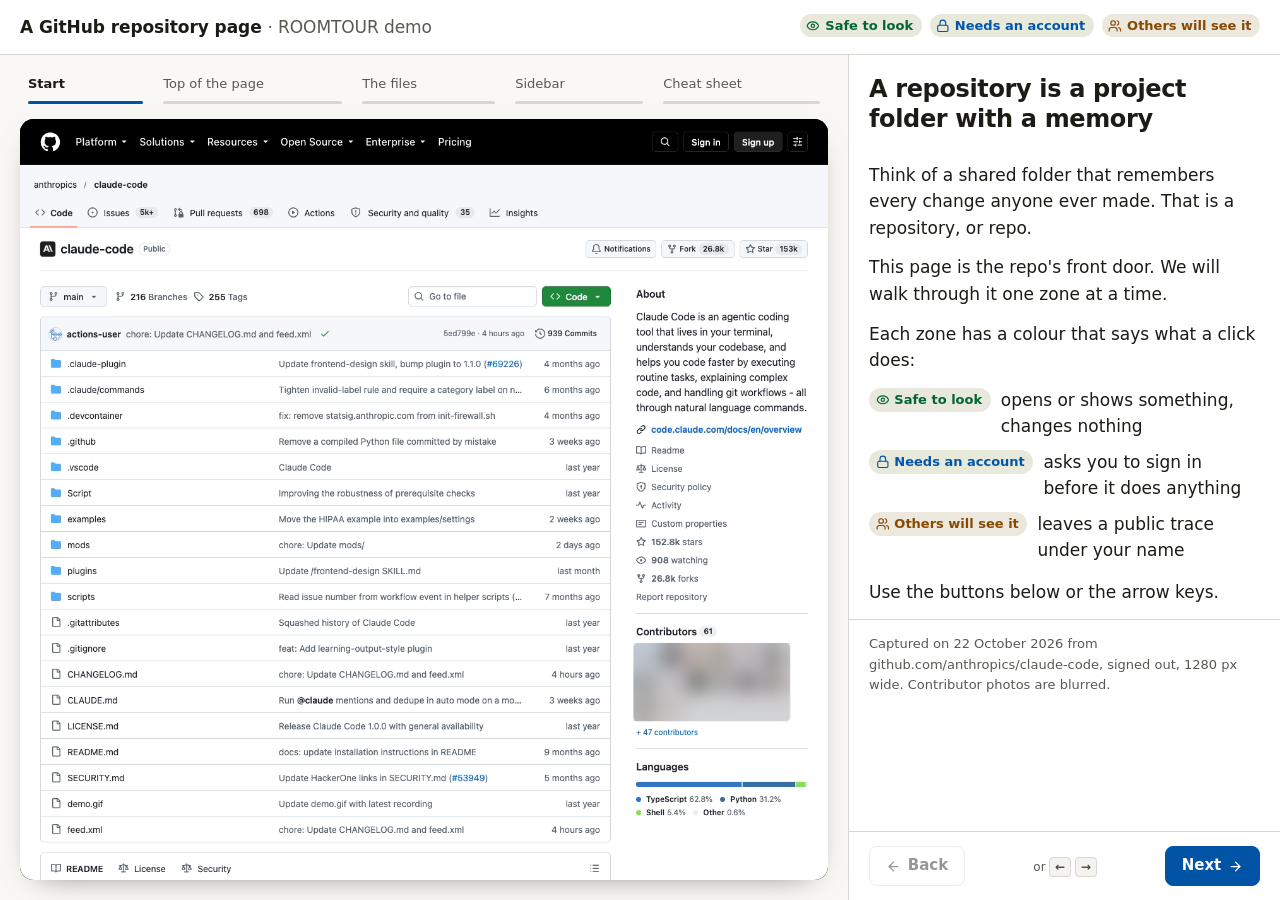
==== examples/github-repo/index.html @ c8da205e "ROOMTOUR 0.1.0: guided tours over real screenshots of any interface A Claude Code plugin and its own" ====
<!doctype html>
<html lang="en">
<head>
<meta charset="utf-8">
<meta name="viewport" content="width=device-width, initial-scale=1">
<title>GitHub repository: tour</title>
<meta name="description" content="ROOMTOUR demo: a step-by-step tour of a public GitHub repository page.">
<link rel="icon" href="data:image/svg+xml,%3Csvg xmlns=%22http://www.w3.org/2000/svg%22 viewBox=%220 0 24 24%22 fill=%22none%22 stroke=%22%234756f1%22 stroke-width=%222.2%22 stroke-linecap=%22round%22 stroke-linejoin=%22round%22%3E%3Cpath d=%22M3 21h18M5 21V7l7-4 7 4v14M9 21v-6h6v6%22/%3E%3C/svg%3E">
<link rel="stylesheet" href="../../plugins/roomtour/skills/roomtour/assets/engine/roomtour.css">
</head>
<body>
<script src="../../plugins/roomtour/skills/roomtour/assets/engine/roomtour.js"></script>
<script src="tour.data.js"></script>
</body>
</html>
---- plugins/roomtour/skills/roomtour/assets/engine/roomtour.css ----
/* ROOMTOUR engine: shared look of every tour.
   A tour page loads this file and roomtour.js, then its own tour.data.js.
   Colour does one job: a zone's category. A category is always icon + words + fill, never colour alone,
   and on the dark stage its outline also differs by line style (solid, dashed, dotted, double). */
:root {
  color-scheme: light;
  --bg:        oklch(98%  0.004  95);
  --surface:   oklch(100% 0      95);
  --surface-2: oklch(96.4% 0.006 95);
  --line:      oklch(88%  0.008  95);
  --ink:       oklch(22%  0.010  95);
  --ink-2:     oklch(40%  0.010  95);
  --ink-3:     oklch(46%  0.010  95);
  --accent:    oklch(45%  0.150 255);
  --on-accent: oklch(99%  0      0);


  /* The stage is a dark lightbox in both page themes, so any screenshot reads the same */
  --stage:        oklch(16.5% 0.012 262);
  --stage-line:   oklch(30%   0.012 262);
  --stage-ink:    oklch(88%   0.008 262);
  --stage-dim:     oklch(9% 0.01 262 / 0.7);

  --sans: ui-sans-serif, system-ui, -apple-system, "Segoe UI", Roboto, sans-serif;
  --mono: ui-monospace, "SF Mono", Menlo, Consolas, monospace;
  --s1: .25rem; --s2: .5rem; --s3: .875rem; --s4: 1.25rem; --s5: 2rem; --s6: 3.25rem;
  --r: .5rem;
  --r-lg: .875rem;
  --panel: 27rem;
  --ease: cubic-bezier(.16, 1, .3, 1);
  --cam: 680ms;
}
@media (prefers-color-scheme: dark) {
  :root:not([data-theme="light"]) {
    color-scheme: dark;
    --bg:        oklch(19%  0.008 250);
    --surface:   oklch(23%  0.008 250);
    --surface-2: oklch(27%  0.008 250);
    --line:      oklch(36%  0.010 250);
    --ink:       oklch(94%  0.006 250);
    --ink-2:     oklch(80%  0.006 250);
    --ink-3:     oklch(73%  0.008 250);
    --accent:    oklch(78%  0.110 250);
    --on-accent: oklch(18%  0.010 250);
    --stage:        oklch(14.5% 0.012 262);
  }
}
:root[data-theme="dark"] {
  color-scheme: dark;
  --bg:        oklch(19%  0.008 250);
  --surface:   oklch(23%  0.008 250);
  --surface-2: oklch(27%  0.008 250);
  --line:      oklch(36%  0.010 250);
  --ink:       oklch(94%  0.006 250);
  --ink-2:     oklch(80%  0.006 250);
  --ink-3:     oklch(73%  0.008 250);
  --accent:    oklch(78%  0.110 250);
  --on-accent: oklch(18%  0.010 250);
  --stage:        oklch(14.5% 0.012 262);
}

* { box-sizing: border-box; }
html, body { height: 100%; }
body {
  margin: 0;
  background: var(--bg);
  color: var(--ink);
  font: 400 1rem/1.55 var(--sans);
  -webkit-font-smoothing: antialiased;
}
::selection { background: color-mix(in oklch, var(--accent) 28%, transparent); color: var(--ink); }
:focus-visible { outline: 2px solid var(--accent); outline-offset: 2px; border-radius: 6px; }
button { font: inherit; color: inherit; }
code, .mono { font-family: var(--mono); font-size: .9em; }
svg.i { width: 1em; height: 1em; flex: none; fill: none; stroke: currentColor; stroke-width: 2; stroke-linecap: round; stroke-linejoin: round; }

.app {
  display: grid;
  grid-template-columns: minmax(0, 1fr) var(--panel);
  grid-template-rows: auto minmax(0, 1fr);
  height: 100dvh;
}

/* ---------- Masthead ---------- */
.mast {
  grid-column: 1 / -1;
  display: flex; align-items: center; justify-content: space-between; gap: var(--s4);
  padding: var(--s3) var(--s4);
  border-bottom: 1px solid var(--line);
  background: var(--surface);
}
.mast h1 {
  margin: 0;
  font-size: 1.0625rem; font-weight: 650; letter-spacing: -0.005em; line-height: 1.35;
}
.mast h1 svg { width: 1.25rem; height: 1.25rem; color: var(--ink-2); vertical-align: -0.25em; margin-right: var(--s2); }
.mast h1 span { color: var(--ink-3); font-weight: 450; }
.legend { display: flex; gap: var(--s2); flex-wrap: wrap; margin: 0; padding: 0; list-style: none; }

/* ---------- Risk chips (icon + words + fill: never colour alone) ---------- */
.chip {
  display: inline-flex; align-items: center; gap: .4em;
  padding: .2em .65em .2em .5em;
  border-radius: 999px;
  font-size: .8125rem; font-weight: 600; line-height: 1.4;
  white-space: nowrap;
}
.chip svg { width: 1.05em; height: 1.05em; }

/* ---------- Stage ---------- */
.stage-wrap { padding: var(--s3) var(--s4) var(--s4); min-height: 0; display: flex; flex-direction: column; }
.stage {
  position: relative; flex: 1 1 auto; min-height: 0; overflow: hidden;
  background: var(--stage);
  border-radius: var(--r-lg);
  box-shadow: inset 0 0 0 1px var(--stage-line), 0 10px 30px -18px oklch(10% 0.02 262 / 0.6);
  isolation: isolate;
}
.cam {
  position: absolute; left: 0; top: 0;
  transform-origin: 0 0;
  opacity: 0;
  transition: transform var(--cam) var(--ease), opacity 260ms ease-out;
  will-change: transform;
}
.cam.on { opacity: 1; }
.cam.cut { transition: none; }
.cam img { display: block; user-select: none; -webkit-user-drag: none; }
.spot {
  position: absolute;
  border-radius: calc(8px * var(--inv, 1));
  box-shadow: 0 0 0 9000px var(--stage-dim);
  outline: calc(3px * var(--inv, 1)) var(--line, solid) var(--c-stage, oklch(76% 0.17 150));
  transition: left var(--cam) var(--ease), top var(--cam) var(--ease), width var(--cam) var(--ease), height var(--cam) var(--ease), box-shadow 300ms ease-out;
  pointer-events: none;
}
.spot.none    { box-shadow: 0 0 0 9000px transparent; outline-color: transparent; }
.spot.cut     { transition: none; }
/* The cheat-sheet map: every zone of the scene outlined at once, nothing dimmed */
.spot.pin { box-shadow: none; transition: none; }
.maplayer { position: absolute; inset: 0; pointer-events: none; }
.spot-num.at-l { top: 50%; transform-origin: right center; transform: translate(calc(-100% - 6px), -50%) scale(var(--inv, 1)); }
.spot-num.at-r { left: 100%; top: 50%; transform-origin: left center; transform: translate(6px, -50%) scale(var(--inv, 1)); }
.spot-num.at-t { left: 50%; transform-origin: center bottom; transform: translate(-50%, calc(-100% - 6px)) scale(var(--inv, 1)); }
.spot-num {
  position: absolute; left: 0; top: 0;
  display: grid; place-items: center;
  min-width: 26px; height: 26px; padding: 0 7px;
  border-radius: 999px;
  background: var(--c-stage, oklch(76% 0.17 150)); color: oklch(15% 0.02 262);
  font: 700 13px/1 var(--sans);
  transform: translate(-45%, -45%) scale(var(--inv, 1));
  transform-origin: center;
  box-shadow: 0 2px 6px oklch(5% 0.01 262 / 0.6);
}
.spot.none    .spot-num { display: none; }
.stage-empty {
  position: absolute; inset: 0; display: none; place-content: center; gap: var(--s2);
  padding: var(--s5); text-align: center; color: var(--stage-ink); max-width: 34rem; margin: auto;
}
.stage-empty strong { font-size: 1.0625rem; }
.stage.missing .stage-empty { display: grid; }
.stage.missing .cam { display: none; }

/* ---------- Panel ---------- */
.panel {
  min-height: 0; overflow-y: auto;
  border-left: 1px solid var(--line);
  background: var(--surface);
  display: flex; flex-direction: column;
  scrollbar-width: thin; scrollbar-color: var(--line) transparent;
}
/* Chapters: a strip over the stage, one segment per chapter, filled as the reader moves */
.chapters {
  display: flex; gap: var(--s1);
  margin: 0 0 var(--s2); padding: 0; list-style: none;
  overflow-x: auto; scrollbar-width: none;
}
.chapters { --fl: 0rem; --fr: 0rem; mask-image: linear-gradient(to right, transparent, #000 var(--fl), #000 calc(100% - var(--fr)), transparent); }
.chapters.less { --fl: 2.5rem; }
.chapters.more { --fr: 2.5rem; }
.chapters li { flex: 1 1 auto; }
.chapters button {
  width: 100%; display: flex; flex-direction: column; align-items: flex-start; gap: .4rem;
  border: 0; background: none; cursor: pointer; text-align: left; white-space: nowrap;
  padding: .3rem .5rem .45rem; border-radius: 6px;
  font-size: .8125rem; color: var(--ink-3); font-weight: 500;
}
.chapters button:hover { background: var(--surface-2); color: var(--ink); }
.chapters button[aria-current="true"] { color: var(--ink); font-weight: 650; }
.chapters .count { font-variant-numeric: tabular-nums; color: var(--ink-3); font-weight: 450; margin-left: .3em; }
.chapters .bar { display: block; width: 100%; height: 3px; border-radius: 2px; background: var(--line); overflow: hidden; }
.chapters .fill { display: block; height: 100%; width: 0; background: var(--accent); transition: width 320ms var(--ease); }

.step { padding: var(--s4) var(--s4) var(--s3); }
.step h2 {
  margin: 0 0 var(--s2);
  font-size: 1.5rem; line-height: 1.22; font-weight: 680; letter-spacing: -0.015em;
  text-wrap: balance;
}
.step .risk { margin: 0 0 var(--s4); display: flex; align-items: center; gap: var(--s2); flex-wrap: wrap; }
.step .risk-note { font-size: .875rem; color: var(--ink-3); }
.body { font-size: 1.0625rem; color: var(--ink); max-width: 62ch; }
.body p { margin: 0 0 .8em; }
.body p:last-child { margin-bottom: 0; }
.body .ui { font-weight: 650; }
.body .branch {
  font-family: var(--mono); font-size: .85em;
  padding: .05em .4em; border-radius: 5px;
  background: color-mix(in oklch, var(--accent) 12%, var(--surface)); color: var(--accent);
  overflow-wrap: anywhere;
}
.body ul.key { list-style: none; margin: .4em 0 .9em; padding: 0; display: grid; gap: .55em; }
.body ul.key li { display: grid; grid-template-columns: auto 1fr; gap: .25em .6em; align-items: start; }
.body ul.key li .chip { margin-top: .1em; }
.body ul.plain { margin: .3em 0 .9em; padding-left: 1.1em; }
.body ul.plain li { margin: .15em 0; }
.body .aside {
  margin-top: var(--s3); padding: var(--s3);
  border-radius: var(--r); background: var(--surface-2);
  font-size: .9375rem; color: var(--ink-2);
}
.body h3 { margin: 1.1em 0 .35em; font-size: 1rem; font-weight: 650; display: flex; align-items: center; gap: .5em; }

.nav {
  position: sticky; bottom: 0;
  margin-top: auto;
  display: grid; grid-template-columns: auto 1fr auto; align-items: center; gap: var(--s2);
  padding: var(--s3) var(--s4);
  background: var(--surface);
  border-top: 1px solid var(--line);
}
.btn {
  display: inline-flex; align-items: center; justify-content: center; gap: .45em;
  min-height: 2.5rem; padding: 0 1rem;
  border-radius: var(--r); border: 1px solid var(--line);
  background: var(--surface); color: var(--ink);
  font-weight: 600; font-size: .9375rem; cursor: pointer;
  transition: background-color 120ms ease-out, border-color 120ms ease-out;
}
.btn:hover { background: var(--surface-2); }
.btn:disabled { opacity: .45; cursor: default; background: var(--surface); }
.btn.primary { background: var(--accent); border-color: var(--accent); color: var(--on-accent); }
.btn.primary:hover { background: color-mix(in oklch, var(--accent) 88%, black); }
.pos { text-align: center; font-size: .875rem; color: var(--ink-3); font-variant-numeric: tabular-nums; }
.pos kbd {
  font: 600 .75rem/1 var(--sans); padding: .2em .4em; border-radius: 4px;
  border: 1px solid var(--line); background: var(--surface-2); color: var(--ink-2);
}
.pos .hint { display: block; font-size: .75rem; margin-top: .15rem; }

.toc {
  position: relative; flex: 1 1 0; min-height: 10rem; overflow-y: auto;
  padding: 0 var(--s4) var(--s3);
  border-top: 1px solid var(--line);
  scrollbar-width: thin; scrollbar-color: var(--line) transparent;
}
.toc:empty, .toc.none { display: none; }
.toc h3 {
  position: sticky; top: 0; z-index: 1;
  margin: 0 0 var(--s1); padding: var(--s3) 0 var(--s2);
  background: var(--surface);
  font-size: .8125rem; font-weight: 600; color: var(--ink-3);
}
.toc ol { list-style: none; margin: 0; padding: 0; display: grid; gap: 1px; }
.toc button {
  width: 100%; display: grid; grid-template-columns: 1.9rem 1fr auto; align-items: center; gap: .4rem;
  border: 0; background: none; cursor: pointer; text-align: left;
  padding: .32rem .45rem; border-radius: 6px;
  font-size: .875rem; color: var(--ink-2);
}
.toc button:hover { background: var(--surface-2); color: var(--ink); }
.toc button[aria-current="step"] { background: var(--surface-2); color: var(--ink); font-weight: 600; }
.toc .n { font-variant-numeric: tabular-nums; color: var(--ink-3); font-size: .8125rem; }
.toc .mark { display: inline-grid; place-items: center; width: 1.35rem; height: 1.35rem; border-radius: 999px; }
.toc .mark svg { width: .85rem; height: .85rem; }
.foot { margin: 0; padding: var(--s3) var(--s4); font-size: .8125rem; color: var(--ink-3); border-top: 1px solid var(--line); }

.vh { position: absolute !important; width: 1px; height: 1px; overflow: hidden; clip: rect(0 0 0 0); white-space: nowrap; }

@media (max-width: 1100px) {
  :root { --panel: 24rem; }
  .mast { flex-wrap: wrap; row-gap: var(--s2); }
  .legend { flex-basis: 100%; }
}
@media (max-width: 860px) {
  .app { display: block; height: auto; }
  .mast { padding: var(--s3); }
  .legend .chip { font-size: .75rem; }
  .stage-wrap { padding: var(--s2) var(--s3) var(--s3); position: sticky; top: 0; z-index: 2; background: var(--bg); }
  .stage { height: 40svh; min-height: 16rem; flex: none; }
  .panel { border-left: 0; overflow: visible; }
  .toc { flex: none; min-height: 0; overflow: visible; }
  .step h2 { font-size: 1.3125rem; }
  .pos .hint { display: none; }
}
@media (prefers-reduced-motion: reduce) {
  :root { --cam: 0ms; }
  .cam { transition: opacity 120ms linear; }
}

/* ---------- Category tones ----------
   Six tones. Each sets --c (text and solid fill on the page), --c-soft (tint), --c-stage (outline on the dark stage). */
:root {
  --green: oklch(44% 0.120 155);  --green-stage: oklch(76% 0.170 150);
  --amber: oklch(47% 0.120  62);  --amber-stage: oklch(83% 0.150  82);
  --red:   oklch(48% 0.190  27);  --red-stage:   oklch(69% 0.205  27);
  --blue:  oklch(46% 0.150 255);  --blue-stage:  oklch(74% 0.140 250);
  --violet:oklch(46% 0.170 300);  --violet-stage:oklch(74% 0.150 300);
  --grey:  oklch(45% 0.012 250);  --grey-stage:  oklch(82% 0.010 250);
  --on-solid: oklch(99% 0 0);
}
@media (prefers-color-scheme: dark) {
  :root:not([data-theme="light"]) {
    --green: oklch(80% 0.130 155); --amber: oklch(83% 0.120 75); --red: oklch(72% 0.170 25);
    --blue: oklch(78% 0.110 250); --violet: oklch(78% 0.120 300); --grey: oklch(80% 0.010 250);
    --on-solid: oklch(16% 0.010 25);
  }
}
:root[data-theme="dark"] {
  --green: oklch(80% 0.130 155); --amber: oklch(83% 0.120 75); --red: oklch(72% 0.170 25);
  --blue: oklch(78% 0.110 250); --violet: oklch(78% 0.120 300); --grey: oklch(80% 0.010 250);
  --on-solid: oklch(16% 0.010 25);
}
.tone-green  { --c: var(--green);  --c-stage: var(--green-stage); }
.tone-amber  { --c: var(--amber);  --c-stage: var(--amber-stage); }
.tone-red    { --c: var(--red);    --c-stage: var(--red-stage); }
.tone-blue   { --c: var(--blue);   --c-stage: var(--blue-stage); }
.tone-violet { --c: var(--violet); --c-stage: var(--violet-stage); }
.tone-grey   { --c: var(--grey);   --c-stage: var(--grey-stage); }
[class*="tone-"] { --c-soft: color-mix(in oklch, var(--c) 13%, var(--surface)); }
.line-solid  { --line: solid; }
.line-dashed { --line: dashed; }
.line-dotted { --line: dotted; }
.line-double { --line: double; }

.chip { background: var(--c-soft); color: var(--c); }
.chip.solid { background: var(--c); color: var(--on-solid); }
.toc .mark { color: var(--c); background: var(--c-soft); }
.toc .mark.solid { color: var(--on-solid); background: var(--c); }
.spot.line-double { outline-width: calc(4px * var(--inv, 1)); }

/* ---------- Redaction: blur over personal data on a screenshot ---------- */
.redact {
  position: absolute; pointer-events: none;
  border-radius: calc(4px * var(--inv, 1));
  backdrop-filter: blur(9px); -webkit-backdrop-filter: blur(9px);
  background: color-mix(in oklch, oklch(60% 0.01 262) 35%, transparent);
}
@media print { .redact { backdrop-filter: none; background: oklch(55% 0.01 262); } }
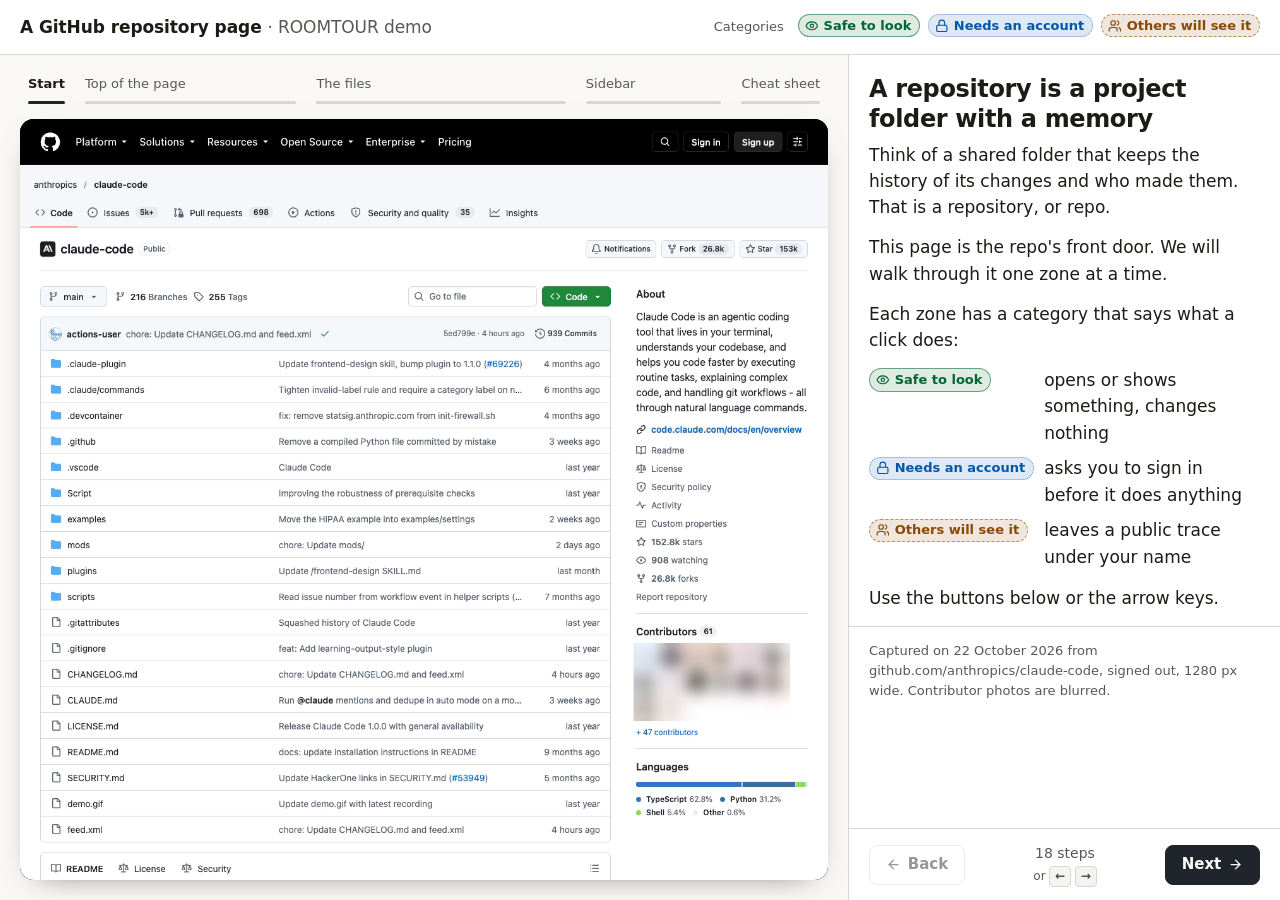
==== commit 85df6339: "ROOMTOUR 0.2.0: safer server, faster first tour, checked facts - Security: the local server escapes " ====
--- a/examples/github-repo/index.html
+++ b/examples/github-repo/index.html
@@ -3,12 +3,13 @@
 <head>
 <meta charset="utf-8">
 <meta name="viewport" content="width=device-width, initial-scale=1">
-<title>GitHub repository: tour</title>
+<title>A GitHub repository page · ROOMTOUR demo</title>
 <meta name="description" content="ROOMTOUR demo: a step-by-step tour of a public GitHub repository page.">
 <link rel="icon" href="data:image/svg+xml,%3Csvg xmlns=%22http://www.w3.org/2000/svg%22 viewBox=%220 0 24 24%22 fill=%22none%22 stroke=%22%234756f1%22 stroke-width=%222.2%22 stroke-linecap=%22round%22 stroke-linejoin=%22round%22%3E%3Cpath d=%22M3 21h18M5 21V7l7-4 7 4v14M9 21v-6h6v6%22/%3E%3C/svg%3E">
 <link rel="stylesheet" href="../../plugins/roomtour/skills/roomtour/assets/engine/roomtour.css">
 </head>
 <body>
+<p class="boot">This tour did not start. Open it through the local server, or in Chrome or Edge. It needs the plugin folder next to the examples folder.</p>
 <script src="../../plugins/roomtour/skills/roomtour/assets/engine/roomtour.js"></script>
 <script src="tour.data.js"></script>
 </body>
--- a/plugins/roomtour/skills/roomtour/assets/engine/roomtour.css
+++ b/plugins/roomtour/skills/roomtour/assets/engine/roomtour.css
@@ -1,7 +1,7 @@
-/* ROOMTOUR engine: shared look of every tour.
+/* ROOMTOUR engine 0.2.0: shared look of every tour.
    A tour page loads this file and roomtour.js, then its own tour.data.js.
    Colour does one job: a zone's category. A category is always icon + words + fill, never colour alone,
-   and on the dark stage its outline also differs by line style (solid, dashed, dotted, double). */
+   and its line style (solid, dashed, dotted, double) is the same on the stage outline, the chips and the marks. */
 :root {
   color-scheme: light;
   --bg:        oklch(98%  0.004  95);
@@ -11,24 +11,28 @@
   --ink:       oklch(22%  0.010  95);
   --ink-2:     oklch(40%  0.010  95);
   --ink-3:     oklch(46%  0.010  95);
-  --accent:    oklch(45%  0.150 255);
+  --accent:    oklch(26%  0.015 262);
+  --accent-hover: oklch(36% 0.015 262);
   --on-accent: oklch(99%  0      0);
 
-
   /* The stage is a dark lightbox in both page themes, so any screenshot reads the same */
-  --stage:        oklch(16.5% 0.012 262);
-  --stage-line:   oklch(30%   0.012 262);
-  --stage-ink:    oklch(88%   0.008 262);
-  --stage-dim:     oklch(9% 0.01 262 / 0.7);
+  --stage:      oklch(16.5% 0.012 262);
+  --stage-line: oklch(30%   0.012 262);
+  --stage-ink:  oklch(88%   0.008 262);
+  --stage-dim:  oklch(9% 0.01 262 / 0.7);
+  /* A dark ring beside every outline, so it holds 3:1 on light screenshots too */
+  --halo:       oklch(12% 0.01 262 / 0.9);
+  --halo-in:    oklch(12% 0.01 262 / 0.55);
 
   --sans: ui-sans-serif, system-ui, -apple-system, "Segoe UI", Roboto, sans-serif;
   --mono: ui-monospace, "SF Mono", Menlo, Consolas, monospace;
   --s1: .25rem; --s2: .5rem; --s3: .875rem; --s4: 1.25rem; --s5: 2rem; --s6: 3.25rem;
   --r: .5rem;
   --r-lg: .875rem;
-  --panel: 27rem;
+  --panel: min(27rem, 40vw);
   --ease: cubic-bezier(.16, 1, .3, 1);
   --cam: 680ms;
+  --fade: 180ms;
 }
 @media (prefers-color-scheme: dark) {
   :root:not([data-theme="light"]) {
@@ -40,9 +44,10 @@
     --ink:       oklch(94%  0.006 250);
     --ink-2:     oklch(80%  0.006 250);
     --ink-3:     oklch(73%  0.008 250);
-    --accent:    oklch(78%  0.110 250);
+    --accent:    oklch(93%  0.006 250);
+    --accent-hover: oklch(84% 0.006 250);
     --on-accent: oklch(18%  0.010 250);
-    --stage:        oklch(14.5% 0.012 262);
+    --stage:     oklch(14.5% 0.012 262);
   }
 }
 :root[data-theme="dark"] {
@@ -54,12 +59,14 @@
   --ink:       oklch(94%  0.006 250);
   --ink-2:     oklch(80%  0.006 250);
   --ink-3:     oklch(73%  0.008 250);
-  --accent:    oklch(78%  0.110 250);
+  --accent:    oklch(93%  0.006 250);
+  --accent-hover: oklch(84% 0.006 250);
   --on-accent: oklch(18%  0.010 250);
-  --stage:        oklch(14.5% 0.012 262);
+  --stage:     oklch(14.5% 0.012 262);
 }
 
 * { box-sizing: border-box; }
+[hidden] { display: none !important; }
 html, body { height: 100%; }
 body {
   margin: 0;
@@ -69,10 +76,14 @@
   -webkit-font-smoothing: antialiased;
 }
 ::selection { background: color-mix(in oklch, var(--accent) 28%, transparent); color: var(--ink); }
-:focus-visible { outline: 2px solid var(--accent); outline-offset: 2px; border-radius: 6px; }
+:focus-visible { outline: 2px solid var(--accent); outline-offset: 2px; }
+#title:focus { outline: none; }
 button { font: inherit; color: inherit; }
 code, .mono { font-family: var(--mono); font-size: .9em; }
 svg.i { width: 1em; height: 1em; flex: none; fill: none; stroke: currentColor; stroke-width: 2; stroke-linecap: round; stroke-linejoin: round; }
+
+/* Shown only when the engine did not run (no JavaScript, or the engine folder is missing) */
+.boot { max-width: 36rem; margin: var(--s6) auto; padding: 0 var(--s4); font-size: 1.0625rem; color: var(--ink); }
 
 .app {
   display: grid;
@@ -92,19 +103,24 @@
 .mast h1 {
   margin: 0;
   font-size: 1.0625rem; font-weight: 650; letter-spacing: -0.005em; line-height: 1.35;
+  overflow-wrap: break-word; min-width: 0;
 }
 .mast h1 svg { width: 1.25rem; height: 1.25rem; color: var(--ink-2); vertical-align: -0.25em; margin-right: var(--s2); }
 .mast h1 span { color: var(--ink-3); font-weight: 450; }
+.legend-wrap { display: flex; align-items: center; gap: var(--s2) var(--s3); flex-wrap: wrap; }
+.legend-label { font-size: .8125rem; font-weight: 500; color: var(--ink-3); }
 .legend { display: flex; gap: var(--s2); flex-wrap: wrap; margin: 0; padding: 0; list-style: none; }
 
-/* ---------- Risk chips (icon + words + fill: never colour alone) ---------- */
+/* ---------- Category chips (icon + words + fill + line: never colour alone) ---------- */
 .chip {
   display: inline-flex; align-items: center; gap: .4em;
-  padding: .2em .65em .2em .5em;
+  padding: .12em .6em .12em .45em;
+  border: 1.5px var(--ol, solid) color-mix(in oklab, var(--c) 55%, transparent);
   border-radius: 999px;
   font-size: .8125rem; font-weight: 600; line-height: 1.4;
   white-space: nowrap;
 }
+.chip.line-double { border-width: 3px; padding-block: 0; }
 .chip svg { width: 1.05em; height: 1.05em; }
 
 /* ---------- Stage ---------- */
@@ -115,52 +131,82 @@
   border-radius: var(--r-lg);
   box-shadow: inset 0 0 0 1px var(--stage-line), 0 10px 30px -18px oklch(10% 0.02 262 / 0.6);
   isolation: isolate;
+  touch-action: pan-y;
 }
 .cam {
   position: absolute; left: 0; top: 0;
   transform-origin: 0 0;
-  opacity: 0;
-  transition: transform var(--cam) var(--ease), opacity 260ms ease-out;
-  will-change: transform;
-}
-.cam.on { opacity: 1; }
-.cam.cut { transition: none; }
+  visibility: hidden;
+  transition: transform calc(var(--cam) * var(--k, 1)) var(--ease);
+}
+.cam.on { visibility: visible; will-change: transform; }
+.cam.cut, .cam.cut .spot { transition: none; }
+/* A new screen cuts in and fades up over the dark stage; the old one is already gone, so nothing ghosts */
+.cam.enter { animation: rt-in var(--fade) ease-out; }
+@keyframes rt-in { from { opacity: 0; } }
 .cam img { display: block; user-select: none; -webkit-user-drag: none; }
+.cam.broken img { visibility: hidden; }
+
 .spot {
   position: absolute;
   border-radius: calc(8px * var(--inv, 1));
-  box-shadow: 0 0 0 9000px var(--stage-dim);
-  outline: calc(3px * var(--inv, 1)) var(--line, solid) var(--c-stage, oklch(76% 0.17 150));
-  transition: left var(--cam) var(--ease), top var(--cam) var(--ease), width var(--cam) var(--ease), height var(--cam) var(--ease), box-shadow 300ms ease-out;
+  box-shadow:
+    inset 0 0 0 calc(2px * var(--inv, 1)) var(--halo-in),
+    0 0 0 calc(4px * var(--inv, 1)) var(--halo),
+    0 0 0 9000px var(--stage-dim);
+  outline: calc(3px * var(--inv, 1)) var(--ol, solid) var(--c-stage, var(--green-stage));
+  transition:
+    left   calc(var(--cam) * var(--k, 1)) var(--ease),
+    top    calc(var(--cam) * var(--k, 1)) var(--ease),
+    width  calc(var(--cam) * var(--k, 1)) var(--ease),
+    height calc(var(--cam) * var(--k, 1)) var(--ease),
+    box-shadow 300ms ease-out;
   pointer-events: none;
 }
-.spot.none    { box-shadow: 0 0 0 9000px transparent; outline-color: transparent; }
-.spot.cut     { transition: none; }
+.spot.none { box-shadow: inset 0 0 0 0 transparent, 0 0 0 0 transparent, 0 0 0 9000px transparent; outline-color: transparent; }
+.spot.cut  { transition: none; }
+.spot.line-double { outline-width: calc(4px * var(--inv, 1)); }
 /* The cheat-sheet map: every zone of the scene outlined at once, nothing dimmed */
-.spot.pin { box-shadow: none; transition: none; }
+.spot.pin {
+  box-shadow: inset 0 0 0 calc(1.5px * var(--inv, 1)) var(--halo-in), 0 0 0 calc(4px * var(--inv, 1)) var(--halo);
+  transition: none;
+}
+.spot.pin.big { outline: none; box-shadow: none; }
 .maplayer { position: absolute; inset: 0; pointer-events: none; }
-.spot-num.at-l { top: 50%; transform-origin: right center; transform: translate(calc(-100% - 6px), -50%) scale(var(--inv, 1)); }
-.spot-num.at-r { left: 100%; top: 50%; transform-origin: left center; transform: translate(6px, -50%) scale(var(--inv, 1)); }
-.spot-num.at-t { left: 50%; transform-origin: center bottom; transform: translate(-50%, calc(-100% - 6px)) scale(var(--inv, 1)); }
+
+/* A zone's number. It keeps one size on screen whatever the camera's zoom (scale by --inv). */
 .spot-num {
   position: absolute; left: 0; top: 0;
   display: grid; place-items: center;
-  min-width: 26px; height: 26px; padding: 0 7px;
+  min-width: 26px; height: 26px; padding: 0 7px; margin: 0; border: 0;
   border-radius: 999px;
-  background: var(--c-stage, oklch(76% 0.17 150)); color: oklch(15% 0.02 262);
+  background: var(--c-stage, var(--green-stage)); color: oklch(15% 0.02 262);
   font: 700 13px/1 var(--sans);
-  transform: translate(-45%, -45%) scale(var(--inv, 1));
-  transform-origin: center;
-  box-shadow: 0 2px 6px oklch(5% 0.01 262 / 0.6);
-}
-.spot.none    .spot-num { display: none; }
+  font-variant-numeric: tabular-nums;
+  transform-origin: 0 0;
+  transform: scale(var(--inv, 1)) translate(-50%, -50%);
+  box-shadow: 0 0 0 1.5px var(--halo), 0 2px 6px oklch(5% 0.01 262 / 0.6);
+}
+.spot-num.at-r  { left: 100%; top: 50%;  transform: scale(var(--inv, 1)) translate(6px, -50%); }
+.spot-num.at-l  { left: 0;    top: 50%;  transform: scale(var(--inv, 1)) translate(calc(-100% - 6px), -50%); }
+.spot-num.at-t  { left: 50%;  top: 0;    transform: scale(var(--inv, 1)) translate(-50%, calc(-100% - 6px)); }
+.spot-num.at-b  { left: 50%;  top: 100%; transform: scale(var(--inv, 1)) translate(-50%, 6px); }
+.spot-num.at-in { left: 0;    top: 0;    transform: scale(var(--inv, 1)) translate(6px, 6px); }
+.stage.narrow .spot-num { min-width: 18px; height: 18px; padding: 0 4px; font-size: 11px; }
+.spot.none .spot-num { display: none; }
+.maplayer button.spot-num { pointer-events: auto; cursor: pointer; }
+.maplayer button.spot-num:hover { box-shadow: 0 0 0 2px var(--stage-ink), 0 2px 6px oklch(5% 0.01 262 / 0.6); }
+.maplayer button.spot-num:focus-visible { outline: 2px solid var(--stage-ink); outline-offset: 2px; }
+
 .stage-empty {
   position: absolute; inset: 0; display: none; place-content: center; gap: var(--s2);
   padding: var(--s5); text-align: center; color: var(--stage-ink); max-width: 34rem; margin: auto;
+  overflow-wrap: break-word;
 }
 .stage-empty strong { font-size: 1.0625rem; }
-.stage.missing .stage-empty { display: grid; }
-.stage.missing .cam { display: none; }
+.stage-empty code { color: var(--stage-ink); }
+.stage.notice .stage-empty { display: grid; }
+.stage.notice .cam { visibility: hidden; }
 
 /* ---------- Panel ---------- */
 .panel {
@@ -170,7 +216,7 @@
   display: flex; flex-direction: column;
   scrollbar-width: thin; scrollbar-color: var(--line) transparent;
 }
-/* Chapters: a strip over the stage, one segment per chapter, filled as the reader moves */
+/* Chapters: a strip over the stage, one segment per chapter, as wide as its share of steps, filled as the reader moves */
 .chapters {
   display: flex; gap: var(--s1);
   margin: 0 0 var(--s2); padding: 0; list-style: none;
@@ -179,16 +225,16 @@
 .chapters { --fl: 0rem; --fr: 0rem; mask-image: linear-gradient(to right, transparent, #000 var(--fl), #000 calc(100% - var(--fr)), transparent); }
 .chapters.less { --fl: 2.5rem; }
 .chapters.more { --fr: 2.5rem; }
-.chapters li { flex: 1 1 auto; }
+.chapters li { flex: var(--n, 1) 1 0; min-width: max-content; }
 .chapters button {
   width: 100%; display: flex; flex-direction: column; align-items: flex-start; gap: .4rem;
   border: 0; background: none; cursor: pointer; text-align: left; white-space: nowrap;
   padding: .3rem .5rem .45rem; border-radius: 6px;
   font-size: .8125rem; color: var(--ink-3); font-weight: 500;
 }
+.chapters button:focus-visible { outline-offset: -2px; }
 .chapters button:hover { background: var(--surface-2); color: var(--ink); }
 .chapters button[aria-current="true"] { color: var(--ink); font-weight: 650; }
-.chapters .count { font-variant-numeric: tabular-nums; color: var(--ink-3); font-weight: 450; margin-left: .3em; }
 .chapters .bar { display: block; width: 100%; height: 3px; border-radius: 2px; background: var(--line); overflow: hidden; }
 .chapters .fill { display: block; height: 100%; width: 0; background: var(--accent); transition: width 320ms var(--ease); }
 
@@ -197,22 +243,35 @@
   margin: 0 0 var(--s2);
   font-size: 1.5rem; line-height: 1.22; font-weight: 680; letter-spacing: -0.015em;
   text-wrap: balance;
-}
-.step .risk { margin: 0 0 var(--s4); display: flex; align-items: center; gap: var(--s2); flex-wrap: wrap; }
-.step .risk-note { font-size: .875rem; color: var(--ink-3); }
-.body { font-size: 1.0625rem; color: var(--ink); max-width: 62ch; }
+  overflow-wrap: break-word; hyphens: auto;
+}
+/* What a click does: a tinted block in the category's tone and line style */
+.step .risk {
+  margin: 0 0 var(--s4);
+  display: flex; align-items: center; gap: var(--s2) var(--s3); flex-wrap: wrap;
+  padding: var(--s2) var(--s3);
+  border: 1px var(--ol, solid) color-mix(in oklab, var(--c) 50%, transparent);
+  border-radius: var(--r);
+  background: var(--c-soft);
+}
+.step .risk .chip:not(.solid) { background: var(--surface); }
+.step .risk-note { font-size: .9375rem; color: var(--ink); line-height: 1.45; overflow-wrap: break-word; }
+.body { font-size: 1.0625rem; color: var(--ink); max-width: 62ch; overflow-wrap: break-word; hyphens: auto; }
 .body p { margin: 0 0 .8em; }
 .body p:last-child { margin-bottom: 0; }
 .body .ui { font-weight: 650; }
 .body .branch {
   font-family: var(--mono); font-size: .85em;
   padding: .05em .4em; border-radius: 5px;
-  background: color-mix(in oklch, var(--accent) 12%, var(--surface)); color: var(--accent);
+  background: color-mix(in oklab, var(--accent) 12%, var(--surface)); color: var(--accent);
   overflow-wrap: anywhere;
 }
-.body ul.key { list-style: none; margin: .4em 0 .9em; padding: 0; display: grid; gap: .55em; }
-.body ul.key li { display: grid; grid-template-columns: auto 1fr; gap: .25em .6em; align-items: start; }
-.body ul.key li .chip { margin-top: .1em; }
+.body ul.key { list-style: none; margin: .4em 0 .9em; padding: 0; display: grid; grid-template-columns: auto minmax(0, 1fr); gap: .55em .6em; }
+.body ul.key li { display: grid; grid-template-columns: auto minmax(0, 1fr); gap: .25em .6em; align-items: start; }
+@supports (grid-template-columns: subgrid) {
+  .body ul.key li { grid-column: 1 / -1; grid-template-columns: subgrid; }
+}
+.body ul.key li .chip { margin-top: .1em; justify-self: start; }
 .body ul.plain { margin: .3em 0 .9em; padding-left: 1.1em; }
 .body ul.plain li { margin: .15em 0; }
 .body .aside {
@@ -220,7 +279,21 @@
   border-radius: var(--r); background: var(--surface-2);
   font-size: .9375rem; color: var(--ink-2);
 }
+/* A caution: same quiet surface, a border and the alert icon, ink text. No new colour. */
+.body .aside.warn { background: var(--surface); border: 1px solid var(--line); color: var(--ink); }
+.body .aside.warn svg.i { vertical-align: -0.15em; margin-right: .4em; color: var(--ink-2); }
+/* How the reader got to this screen, shown once on arrival */
+.body .via {
+  font-size: .9375rem; color: var(--ink-2);
+  padding-bottom: .7em; margin-bottom: .9em; border-bottom: 1px solid var(--line);
+}
 .body h3 { margin: 1.1em 0 .35em; font-size: 1rem; font-weight: 650; display: flex; align-items: center; gap: .5em; }
+.body h3.zones-title { margin-top: 1.4em; font-size: .8125rem; font-weight: 600; color: var(--ink-3); }
+.body ol.zones { list-style: none; margin: 0 0 .6em; padding: 0; display: grid; gap: 1px; max-width: none; }
+.body .zones-more { font-size: .875rem; color: var(--ink-3); }
+.from { margin: var(--s3) 0 0; max-width: 62ch; font-size: .8125rem; color: var(--ink-3); overflow-wrap: anywhere; }
+.from a { color: var(--accent); text-underline-offset: .15em; }
+.from code { color: var(--ink-2); }
 
 .nav {
   position: sticky; bottom: 0;
@@ -239,9 +312,9 @@
   transition: background-color 120ms ease-out, border-color 120ms ease-out;
 }
 .btn:hover { background: var(--surface-2); }
-.btn:disabled { opacity: .45; cursor: default; background: var(--surface); }
+.btn:disabled, .btn[aria-disabled="true"] { opacity: .45; cursor: default; background: var(--surface); }
 .btn.primary { background: var(--accent); border-color: var(--accent); color: var(--on-accent); }
-.btn.primary:hover { background: color-mix(in oklch, var(--accent) 88%, black); }
+.btn.primary:hover { background: var(--accent-hover); border-color: var(--accent-hover); }
 .pos { text-align: center; font-size: .875rem; color: var(--ink-3); font-variant-numeric: tabular-nums; }
 .pos kbd {
   font: 600 .75rem/1 var(--sans); padding: .2em .4em; border-radius: 4px;
@@ -263,27 +336,32 @@
   font-size: .8125rem; font-weight: 600; color: var(--ink-3);
 }
 .toc ol { list-style: none; margin: 0; padding: 0; display: grid; gap: 1px; }
-.toc button {
-  width: 100%; display: grid; grid-template-columns: 1.9rem 1fr auto; align-items: center; gap: .4rem;
+/* One row style for the chapter's steps and the cheat sheet's zones */
+.row {
+  width: 100%; display: grid; grid-template-columns: 1.9rem minmax(0, 1fr) auto; align-items: center; gap: .4rem;
   border: 0; background: none; cursor: pointer; text-align: left;
   padding: .32rem .45rem; border-radius: 6px;
-  font-size: .875rem; color: var(--ink-2);
-}
-.toc button:hover { background: var(--surface-2); color: var(--ink); }
-.toc button[aria-current="step"] { background: var(--surface-2); color: var(--ink); font-weight: 600; }
-.toc .n { font-variant-numeric: tabular-nums; color: var(--ink-3); font-size: .8125rem; }
-.toc .mark { display: inline-grid; place-items: center; width: 1.35rem; height: 1.35rem; border-radius: 999px; }
-.toc .mark svg { width: .85rem; height: .85rem; }
+  font-size: .875rem; color: var(--ink-2); line-height: 1.4;
+}
+.row:hover { background: var(--surface-2); color: var(--ink); }
+.row[aria-current="step"] { background: var(--surface-2); color: var(--ink); font-weight: 600; }
+.row .n { font-variant-numeric: tabular-nums; color: var(--ink-3); font-size: .8125rem; }
+.row .tt { overflow-wrap: break-word; }
+.mark {
+  display: inline-grid; place-items: center; width: 1.35rem; height: 1.35rem; border-radius: 999px;
+  border: 1.5px var(--ol, solid) color-mix(in oklab, var(--c) 55%, transparent);
+}
+.mark.line-double { border-width: 3px; }
+.mark svg { width: .8rem; height: .8rem; }
 .foot { margin: 0; padding: var(--s3) var(--s4); font-size: .8125rem; color: var(--ink-3); border-top: 1px solid var(--line); }
 
-.vh { position: absolute !important; width: 1px; height: 1px; overflow: hidden; clip: rect(0 0 0 0); white-space: nowrap; }
-
-@media (max-width: 1100px) {
-  :root { --panel: 24rem; }
+.vh { position: absolute !important; width: 1px; height: 1px; overflow: hidden; clip: rect(0 0 0 0); clip-path: inset(50%); white-space: nowrap; }
+
+@media (max-width: 68.75em) {
   .mast { flex-wrap: wrap; row-gap: var(--s2); }
-  .legend { flex-basis: 100%; }
-}
-@media (max-width: 860px) {
+  .legend-wrap { flex-basis: 100%; }
+}
+@media (max-width: 53.75em) {
   .app { display: block; height: auto; }
   .mast { padding: var(--s3); }
   .legend .chip { font-size: .75rem; }
@@ -294,32 +372,52 @@
   .step h2 { font-size: 1.3125rem; }
   .pos .hint { display: none; }
 }
+/* Short screens (landscape phones, 200% zoom): the stage scrolls away, so the text gets the room */
+@media (max-width: 53.75em) and (max-height: 35em) {
+  .stage-wrap { position: static; }
+  .stage { height: 70svh; min-height: 12rem; }
+}
+@media (pointer: coarse) {
+  .btn { min-height: 2.75rem; }
+  .row { min-height: 2.75rem; }
+  .chapters button { min-height: 2.75rem; justify-content: center; }
+}
 @media (prefers-reduced-motion: reduce) {
   :root { --cam: 0ms; }
-  .cam { transition: opacity 120ms linear; }
-}
+  /* No travel; the outline and its number still fade in, so the change is felt */
+  .spot.fa { animation: rt-ol-a 150ms ease-out; }
+  .spot.fb { animation: rt-ol-b 150ms ease-out; }
+  .spot.fa .spot-num { animation: rt-num-a 150ms ease-out; }
+  .spot.fb .spot-num { animation: rt-num-b 150ms ease-out; }
+  .chapters .fill { transition: none; }
+}
+@keyframes rt-ol-a { from { outline-color: transparent; } }
+@keyframes rt-ol-b { from { outline-color: transparent; } }
+@keyframes rt-num-a { from { opacity: 0; } }
+@keyframes rt-num-b { from { opacity: 0; } }
 
 /* ---------- Category tones ----------
-   Six tones. Each sets --c (text and solid fill on the page), --c-soft (tint), --c-stage (outline on the dark stage). */
+   Six tones. Each sets --c (text and solid fill on the page), --c-soft (tint), --c-stage (outline on the dark stage).
+   Violet sits at hue 330, away from blue, so the two stay apart for colour-blind readers. */
 :root {
   --green: oklch(44% 0.120 155);  --green-stage: oklch(76% 0.170 150);
   --amber: oklch(47% 0.120  62);  --amber-stage: oklch(83% 0.150  82);
   --red:   oklch(48% 0.190  27);  --red-stage:   oklch(69% 0.205  27);
   --blue:  oklch(46% 0.150 255);  --blue-stage:  oklch(74% 0.140 250);
-  --violet:oklch(46% 0.170 300);  --violet-stage:oklch(74% 0.150 300);
+  --violet:oklch(46% 0.170 330);  --violet-stage:oklch(74% 0.150 330);
   --grey:  oklch(45% 0.012 250);  --grey-stage:  oklch(82% 0.010 250);
   --on-solid: oklch(99% 0 0);
 }
 @media (prefers-color-scheme: dark) {
   :root:not([data-theme="light"]) {
     --green: oklch(80% 0.130 155); --amber: oklch(83% 0.120 75); --red: oklch(72% 0.170 25);
-    --blue: oklch(78% 0.110 250); --violet: oklch(78% 0.120 300); --grey: oklch(80% 0.010 250);
+    --blue: oklch(78% 0.110 250); --violet: oklch(78% 0.120 330); --grey: oklch(80% 0.010 250);
     --on-solid: oklch(16% 0.010 25);
   }
 }
 :root[data-theme="dark"] {
   --green: oklch(80% 0.130 155); --amber: oklch(83% 0.120 75); --red: oklch(72% 0.170 25);
-  --blue: oklch(78% 0.110 250); --violet: oklch(78% 0.120 300); --grey: oklch(80% 0.010 250);
+  --blue: oklch(78% 0.110 250); --violet: oklch(78% 0.120 330); --grey: oklch(80% 0.010 250);
   --on-solid: oklch(16% 0.010 25);
 }
 .tone-green  { --c: var(--green);  --c-stage: var(--green-stage); }
@@ -328,17 +426,17 @@
 .tone-blue   { --c: var(--blue);   --c-stage: var(--blue-stage); }
 .tone-violet { --c: var(--violet); --c-stage: var(--violet-stage); }
 .tone-grey   { --c: var(--grey);   --c-stage: var(--grey-stage); }
-[class*="tone-"] { --c-soft: color-mix(in oklch, var(--c) 13%, var(--surface)); }
-.line-solid  { --line: solid; }
-.line-dashed { --line: dashed; }
-.line-dotted { --line: dotted; }
-.line-double { --line: double; }
+[class*="tone-"] { --c-soft: color-mix(in oklab, var(--c) 13%, var(--surface)); }
+/* --ol is the outline STYLE of a category; --line stays the border colour token */
+.line-solid  { --ol: solid; }
+.line-dashed { --ol: dashed; }
+.line-dotted { --ol: dotted; }
+.line-double { --ol: double; }
 
 .chip { background: var(--c-soft); color: var(--c); }
-.chip.solid { background: var(--c); color: var(--on-solid); }
-.toc .mark { color: var(--c); background: var(--c-soft); }
-.toc .mark.solid { color: var(--on-solid); background: var(--c); }
-.spot.line-double { outline-width: calc(4px * var(--inv, 1)); }
+.chip.solid { background: var(--c); color: var(--on-solid); border-color: var(--c); }
+.mark { color: var(--c); background: var(--c-soft); }
+.mark.solid { color: var(--on-solid); background: var(--c); border-color: var(--c); }
 
 /* ---------- Redaction: blur over personal data on a screenshot ---------- */
 .redact {
@@ -347,4 +445,31 @@
   backdrop-filter: blur(9px); -webkit-backdrop-filter: blur(9px);
   background: color-mix(in oklch, oklch(60% 0.01 262) 35%, transparent);
 }
-@media print { .redact { backdrop-filter: none; background: oklch(55% 0.01 262); } }
+
+/* ---------- Windows high contrast and other forced colours ---------- */
+@media (forced-colors: active) {
+  .stage { forced-color-adjust: none; }
+  .chapters .bar { forced-color-adjust: none; background: Canvas; border: 1px solid CanvasText; height: 5px; }
+  .chapters .fill { forced-color-adjust: none; background: Highlight; }
+  .chapters button[aria-current="true"] { outline: 2px solid Highlight; outline-offset: -2px; }
+  .row[aria-current="step"] { outline: 2px solid Highlight; outline-offset: -2px; }
+  .btn[aria-disabled="true"] { color: GrayText; }
+}
+
+/* ---------- Print and PDF ---------- */
+@media print {
+  .app { display: block; height: auto; }
+  .stage-wrap { position: static; padding: 0 0 var(--s3); }
+  .stage-wrap nav, .nav { display: none !important; }
+  .stage {
+    height: auto; aspect-ratio: 16 / 10; min-height: 0; flex: none; box-shadow: none;
+    -webkit-print-color-adjust: exact; print-color-adjust: exact;
+  }
+  .panel { border: 0; overflow: visible; }
+  .toc { overflow: visible; flex: none; min-height: 0; }
+  .redact {
+    backdrop-filter: none; -webkit-backdrop-filter: none;
+    background: #6b6e75;
+    -webkit-print-color-adjust: exact; print-color-adjust: exact;
+  }
+}
